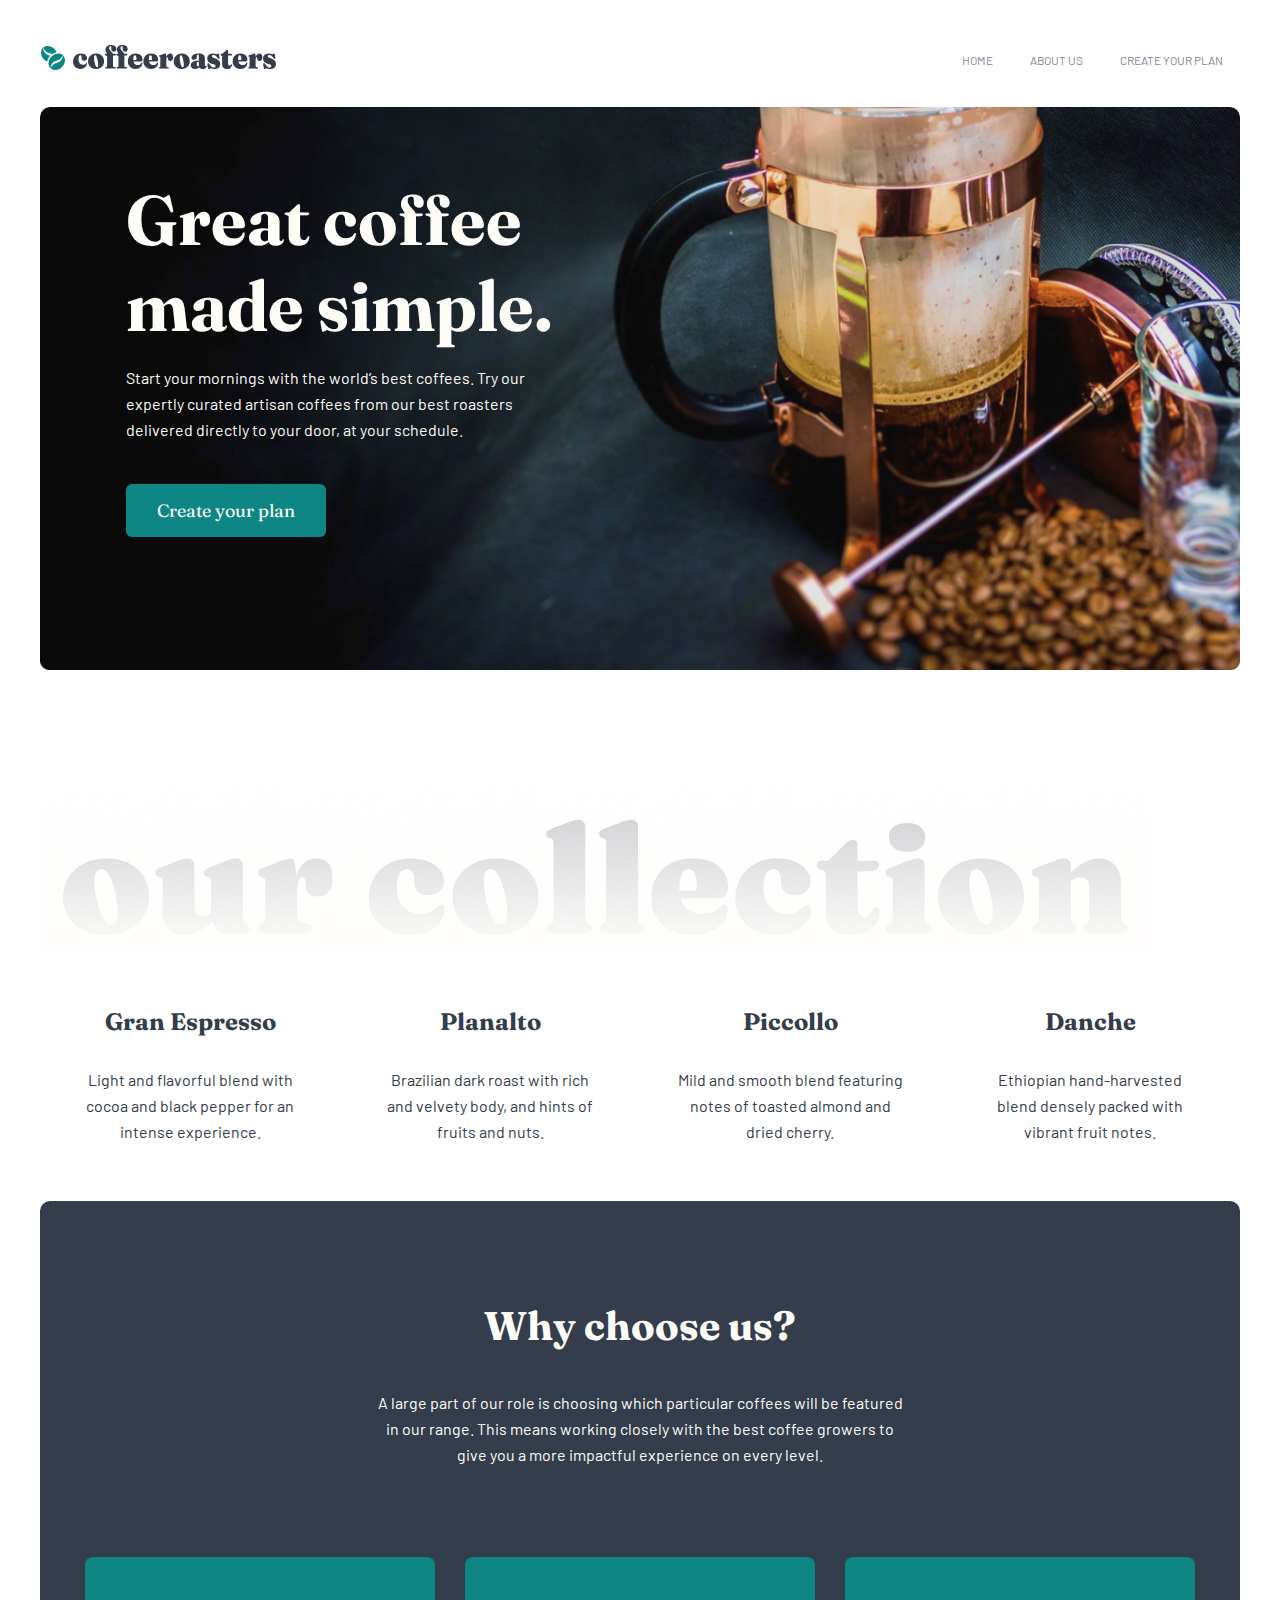
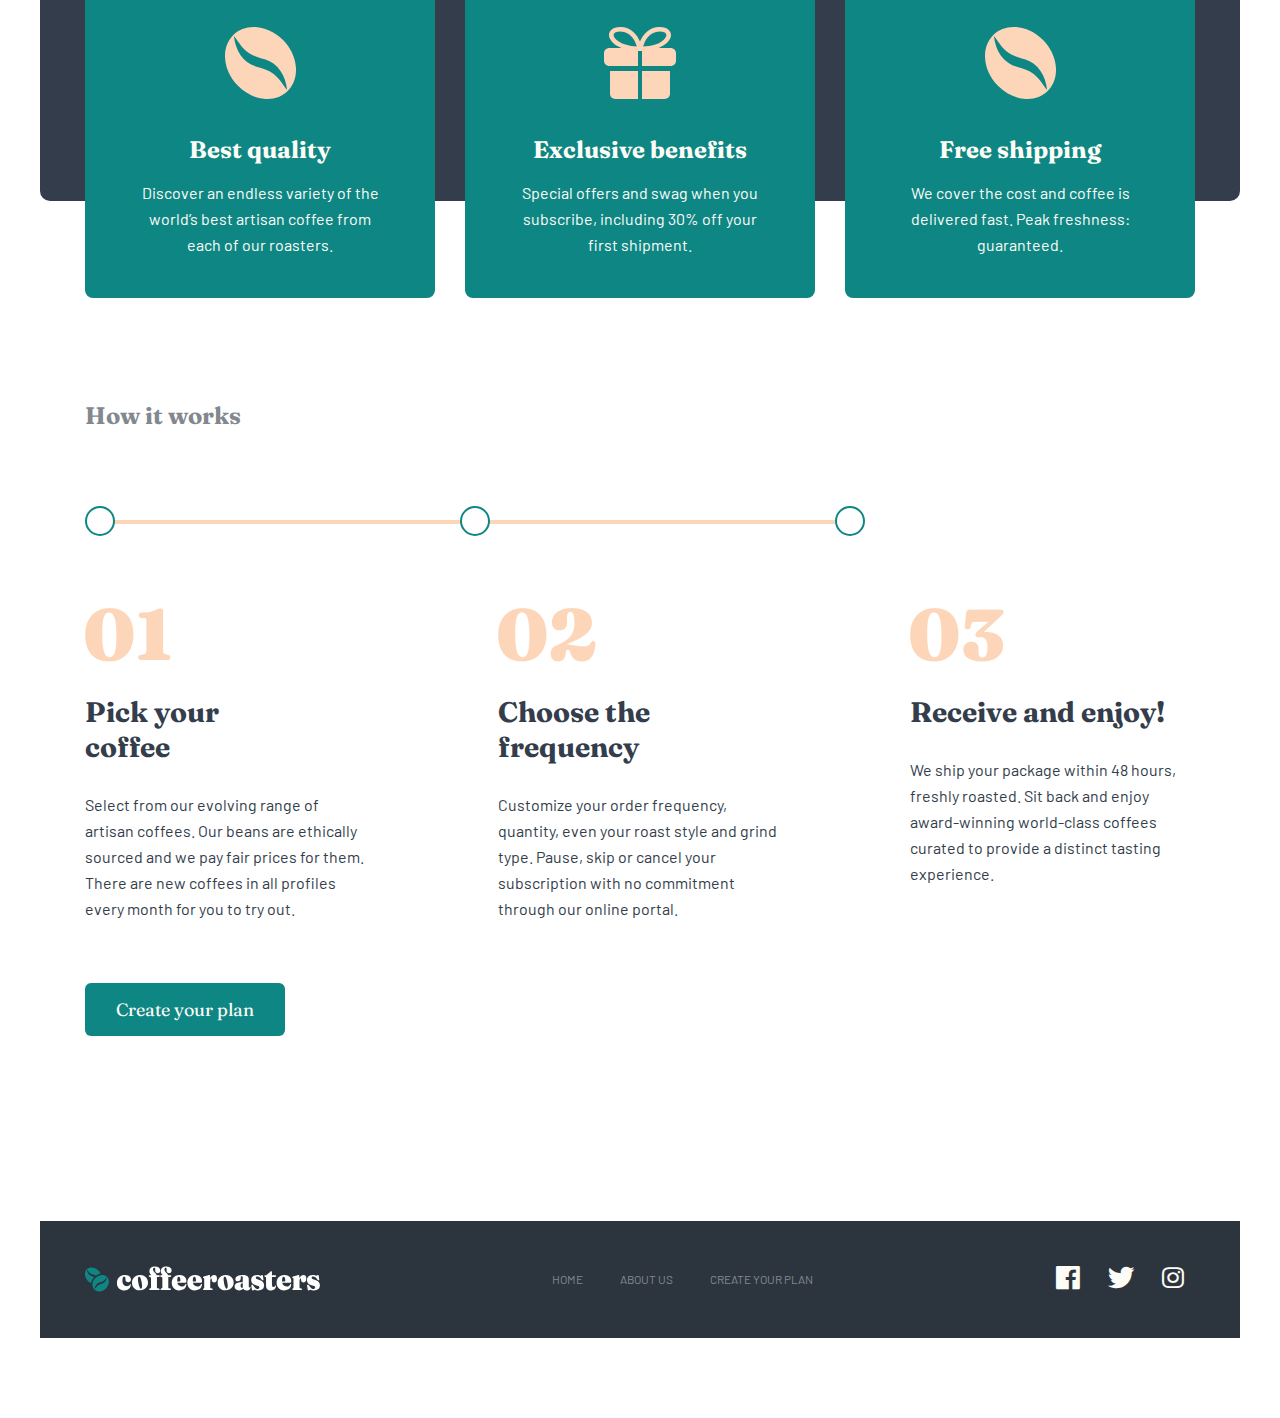
==== index.html @ f5041e0f "first page is done" ====
<!DOCTYPE html>
<html lang="en">
<head>
    <meta charset="UTF-8">
    <meta http-equiv="X-UA-Compatible" content="IE=edge">
    <meta name="viewport" content="width=device-width, initial-scale=1.0">
    <title>Coffeeroasters</title>
    <link rel="icon" href="img/favicon.png" type="img/x-icon">
    <link rel="stylesheet" href="css/style.css">
    <link rel="stylesheet" href="css/main.css">
    
</head>
<body>
    <section class="first-section">
             <div class="container">
             <header class="main-header">
                 <div class="row">
                     <a href="#"><img src="img/logocoffee.svg" alt="logocoffee"></a>
                     <nav class="main-nav">
                         <a href="#">HOME</a>
                         <a href="#">ABOUT US</a>
                         <a class="plan" href="#">Create your plan</a>
                     </nav>
                    </div>
             </header>
             <article class="first-article">
                 <div class="article-page">
                     <h1 class="first-theme">Great coffee made simple.</h1>
                     <p class="article-text">Start your mornings with the world’s best coffees. Try our expertly curated artisan coffees from our best roasters delivered directly to your door, at your schedule.</p>
                     <a class="create" href="#">Create your plan</a>

                 </div>
             </article>
            
            </div>
        </section>
        <section class="second-section">
        <div class="container">
                <div class="shadowtext"> 
                    <img  src="img/shadowtext.jpg" alt="">
                </div>
                <div class="row">
                    <div class="column4">
                        <img src="img/kopi2.svg" alt="">
                        <div class="second-text">
                            <h4 class="coffee-name">Gran Espresso</h4>
                            <p class="article-text">Light and flavorful blend with cocoa and black pepper for an intense experience.</p>
                        </div>
                    </div>
                    <div class="column4">
                        <img src="img/kopi2.svg" alt="">
                        <div class="second-text">
                            <h4 class="coffee-name">Planalto</h4>
                            <p class="article-text">Brazilian dark roast with rich and velvety body, and hints of fruits and nuts.</p>
                        </div>
                      
                    </div>
                    <div class="column4">
                        <img src="img/kopi2.svg" alt="">
                        <div class="second-text">

                            <h4 class="coffee-name">Piccollo</h4>
                            <p class="article-text">Mild and smooth blend featuring notes of toasted almond and dried cherry.</p>
                        </div>
                    </div>
                    <div class="column4">
                        <img src="img/kopi2.svg" alt="">
                        <div class="second-text">
                            <h4 class="coffee-name">Danche</h4>
                            <p class="article-text">Ethiopian hand-harvested blend densely packed with vibrant fruit notes.</p>

                        </div>
                    </div>
                </div>
                </div>
             </section>

             <section class="third-section">
                 <div class="container">
                     <article class="second-article">
                         <h3>Why choose us?</h3>
                         <p class="section-text3">A large part of our role is choosing which particular coffees will be featured 
                            in our range. This means working closely with the best coffee growers to give 
                            you a more impactful experience on every level.</p>
                            
                            <div class="container2">
                            <div class="row">
                                    <div class="card">
                                        <img src="img/coffee.svg" alt="">
                                        <h4 class="coffee-name">Best quality</h4>
                                        <p class="article-text width">Discover an endless variety of the world’s best artisan coffee from each of our roasters.</p>
                                    </div>
                                    <div class="card">
                                        <img src="img/gift.svg" alt="">
                                        <h4 class="coffee-name">Exclusive benefits</h4>
                                        <p class="article-text width">Special offers and swag when you subscribe, including 30% off your first shipment.</p>
                                    </div>
                                    <div class="card">
                                        <img src="img/coffee.svg" alt="">
                                        <h4 class="coffee-name">Free shipping</h4>
                                        <p class="article-text width">We cover the cost and coffee is delivered fast. Peak freshness: guaranteed.</p>
                                    </div>

                                </div>
                            </div>
                     </article>

                 </div>
             </section>

             <section class="four-section">
                 <div class="container2">

                     <h4>How it works</h4>
                     <div class="path">
                         <span class="line"></span>
                         <span class="circle"></span>
                         <span class="circle"></span>
                         <span class="circle"></span>
                    </div>
                    <div class="row">
                        <div class="works">
                            <img src="img/nol bir.png" alt="">
                            <h3>Pick your<br> coffee</h3>
                                <p class="article-text">Select from our evolving range of artisan coffees. Our beans are ethically sourced and we pay fair prices for them. There are new coffees in all profiles every month for you to try out.</p>
                        </div>
                        <div class="works">
                            <img src="img/nol ikki.png" alt="">
                            <h3>Choose the frequency</h3>
                                <p class="article-text">Customize your order frequency, quantity, even your roast style and grind type. Pause, skip or cancel your subscription with no commitment through our online portal.</p>
                        </div>
                        <div class="works">
                            <img src="img/nol uch.png" alt="">
                            <h3>Receive and enjoy!</h3>
                                <p class="article-text">We ship your package within 48 hours, freshly roasted. Sit back and enjoy award-winning world-class coffees curated to provide a distinct tasting experience.</p>
                        </div>
                    </div>
                    <a class="create" href="#">Create your plan</a>
                 </div>
             </section>

             <div class="container">
             <footer class="main-footer">
                 <div class="row">
                     <img src="img/whitelogo.svg" alt="">
                     <div class="menu">
                        <a href="#">HOME</a>
                        <a href="#">ABOUT US</a>
                        <a class="plan" href="#">Create your plan</a>
                     </div>
                     <div class="sayts">
                         <a href="#"><i class="icon-facebook"></i></a>
                         <a href="#"><i class="icon-twitter"></i></a>
                         <a href="#"><i class="icon-instagram-1"></i></a>
                     </div>
                 </div>
            </footer>
        </div>

    
</body>
</html>
---- css/style.css ----
@font-face {
  font-family: 'icomoon';
  src:  url('../fonts/icomoon.eot?vc13zd');
  src:  url('../fonts/icomoon.eot?vc13zd#iefix') format('embedded-opentype'),
    url('../fonts/icomoon.ttf?vc13zd') format('truetype'),
    url('../fonts/icomoon.woff?vc13zd') format('woff'),
    url('../fonts/icomoon.svg?vc13zd#icomoon') format('svg');
  font-weight: normal;
  font-style: normal;
  font-display: block;
}

[class^="icon-"], [class*=" icon-"] {
  /* use !important to prevent issues with browser extensions that change fonts */
  font-family: 'icomoon' !important;
  speak: never;
  font-style: normal;
  font-weight: normal;
  font-variant: normal;
  text-transform: none;
  line-height: 1;

  /* Better Font Rendering =========== */
  -webkit-font-smoothing: antialiased;
  -moz-osx-font-smoothing: grayscale;
}

.icon-pinterest:before {
  content: "\e900";
}
.icon-twitter:before {
  content: "\e902";
}
.icon-you-tube:before {
  content: "\e903";
}
.icon-facebook:before {
  content: "\e904";
}
.icon-instagram-1:before {
  content: "\e901";
}
---- css/main.css ----
@import url('https://fonts.googleapis.com/css2?family=Barlow:wght@400;700&family=Fraunces:wght@900&display=swap');

*{
    box-sizing: border-box;
}
:root{
    font-size: 14px;
}
body{
    margin: 0;
    font-family: 'Barlow', sans-serif;
font-family: 'Fraunces', serif;

}

/* umumiy stillar */

.container{
    max-width: 1200px;
    margin: 0 auto;
}
.container2{
    max-width: 1110px;
    margin: 0 auto;
}
.row{
    display: flex;
    }
a{
    text-decoration: none;
}
.first-theme{
    color: #FEFCF7;
    font-size: 5rem;
    margin:0;
}
.article-text{
    color: #FEFCF7;
    font-family: 'Barlow', sans-serif;
    font-size: 1.14rem;
    line-height: 1.85rem;
}

.create{
    background: #0E8784;
    color: #FEFCF7;
font-size: 1.28rem;
border-radius: 6px;
padding: 15px 31px;
}

.create:hover{
    background: #66D2CF;

}

/*first -section */

.main-header{
    padding-top: 44px;
}

.main-header .row{
    justify-content: space-between;
    align-items: center;
}

.main-nav a{
text-decoration: none;
color: #83888F;
font-size: 0.85rem;
font-family: 'Barlow', sans-serif;
margin: 17px;
}
.main-nav a:hover{
    color: #333D4B;
}

.plan{
    text-transform: uppercase;
}

.first-article{
    background-image: url(../img/Bitmap.jpg);
    background-repeat: no-repeat;
    background-size: contain;
    border-radius: 10px;
    height: 600px;
    margin-top: 32px;
}
.article-page{
    width: 493px;
    padding-top: 70px;
    margin-left: 86px;
}

.first-article .article-text{
    margin-bottom: 56px;
    width: 443px;
}

/* second-section */
.second-section{
    margin-top: 50px;
}
.shadowtext img{
    text-align: center;
}

.column4{
    width: 25%;
}
.column4 img{
    margin-top: -70px;
    text-align: center;
}

.second-text{
    margin: 0 auto;
    width: 225px;
    text-align: center;
}
.coffee-name{
    font-size: 1.70rem;
    color: #333D4B;
}

.column4 .article-text{
    color: #333D4B;

}

/* third-section */

.second-article{
    background-color:#333D4B ;
    border-radius: 10px;
    height: 600px;
    
}

.second-article h3{
    color: #FEFCF7;
font-size: 2.85rem;
text-align: center;
padding-top: 100px;
}

.section-text3{
    color: #FEFCF7;
width: 540px;
text-align: center;
margin: 0 auto;
font-family: 'Barlow', sans-serif;
font-size: 1.14rem;
line-height: 1.85rem;
}

.card{
    width: 350px;
    background: #0E8784;
    margin-top: 90px;
border-radius: 8px;
text-align: center;

}


.card:not(:last-child){
    margin-right: 30px;
}
.card img{
    margin-top: 70px;
}
.third-section .coffee-name{
    color: #FEFCF7;
    margin-bottom: -24px;
}

.width{
   width: 255px;
   margin: 40px auto;
}

/* four-section */

.four-section{
    margin-top: 200px;
}


.path{
margin-top: 80px;
    position: relative;
}

.line{
    display: inline-block;
    width: 750px;
    border: 2px solid #FDD6BA;
}
.circle{
    display: inline-block;
    width: 30px;
    height: 30px;
    border-radius: 50%;
    border: 2px solid #0E8784;
    position: absolute;
    background-color: white;
}

.circle:nth-child(2){
    top: -4px;
    
}

.circle:nth-child(3){
    top: -4px;
    left: 375px;
}

.circle:nth-child(4){
    top: -4px;
    left: 0;
}
.four-section .row{
    justify-content: space-between;
}
.four-section h4{
    color:  #83888F;
    font-size: 1.70rem;
}

.works{
    margin-top: 80px;
   margin-bottom: 60px;
}
.works h3{
    color: #333D4B;
font-size: 2.02rem;
width: 255px;
}

.four-section .article-text{
    color: #333D4B;
width: 285px;
}

/* main-footer */

.main-footer{
    background: #2C343E;
padding: 44px;
margin-top: 200px;
margin-bottom: 80px;
}

.main-footer .row{
    justify-content: space-between;
    align-items: center;
}

.main-footer .menu a{
    color: #83888F;
font-size: 0.85rem;
font-family: 'Barlow', sans-serif;
margin: 17px;
}
.menu a:hover{
    color: #FEFCF7;

}

.sayts a{
    color:  #FEFCF7;
    font-size: 1.70rem;
    margin: 0 12px;
}

.sayts a:hover{
    color: #FDD6BA;

}
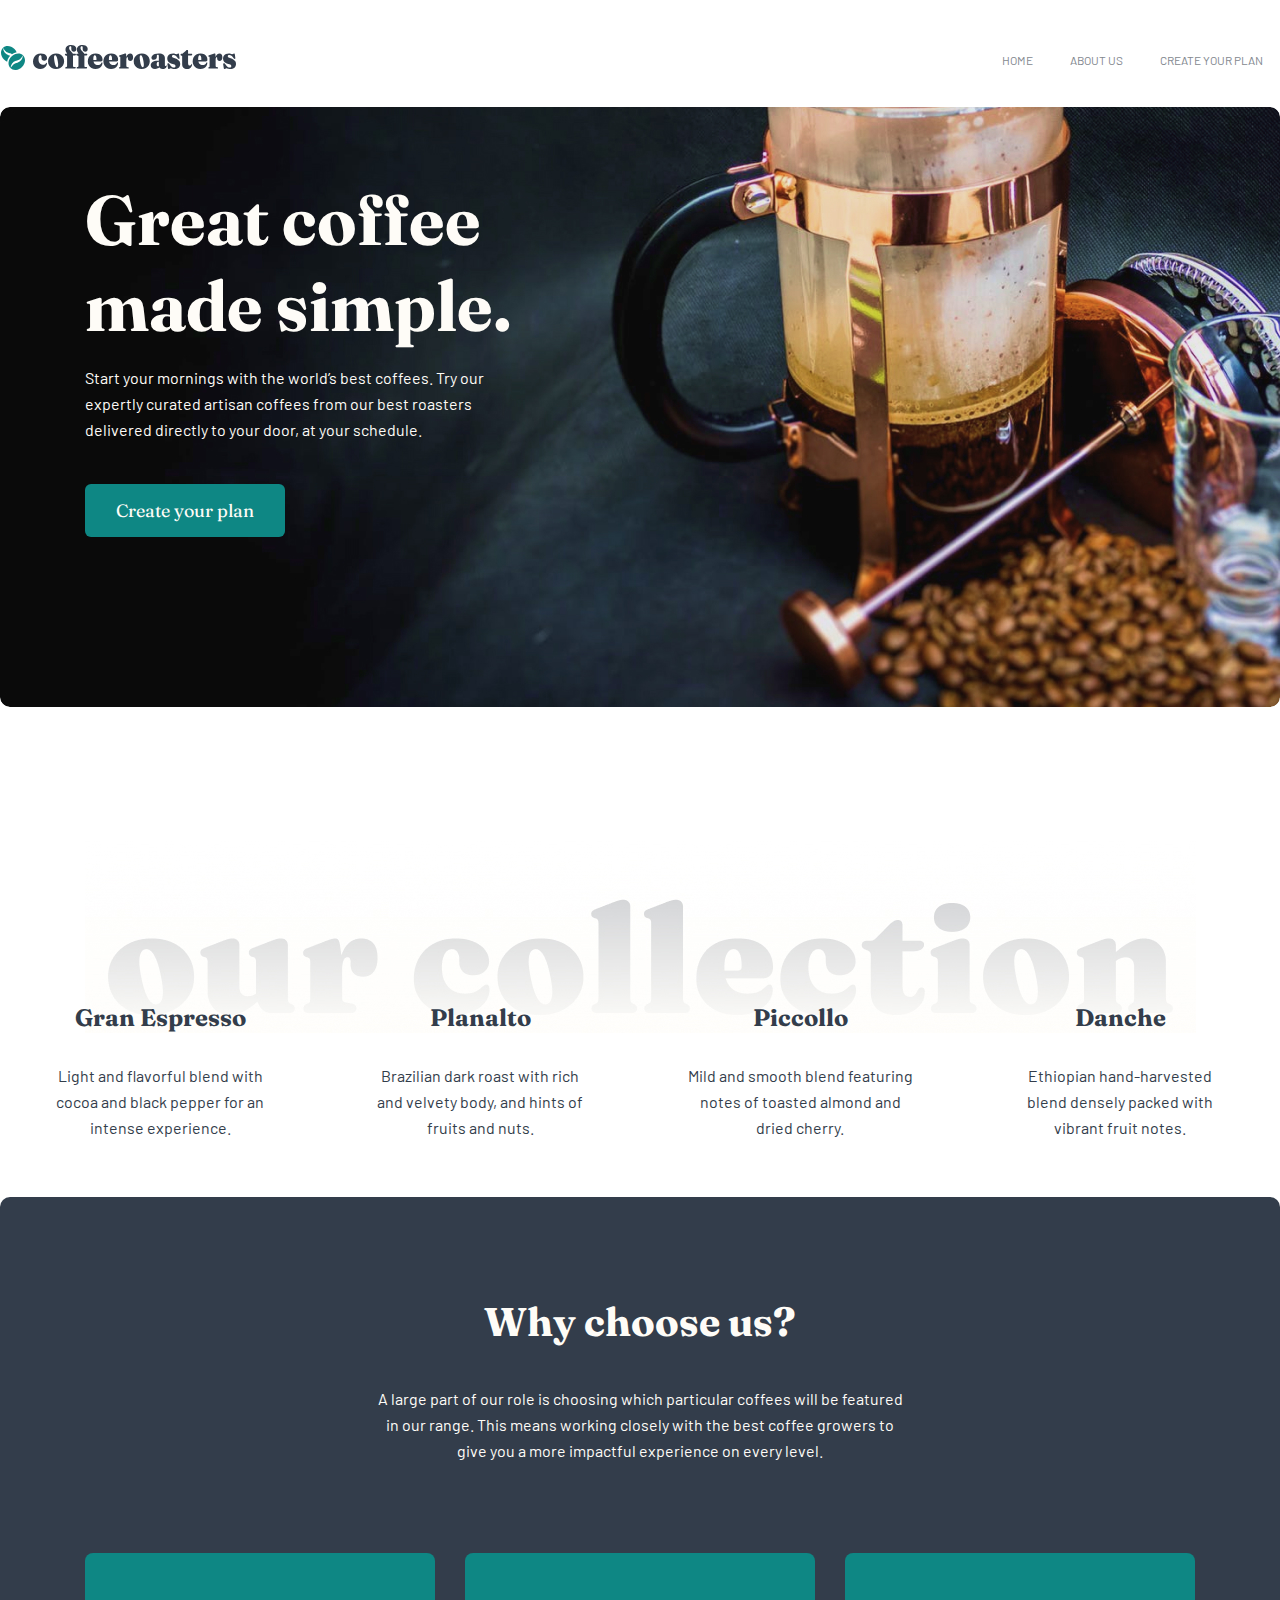
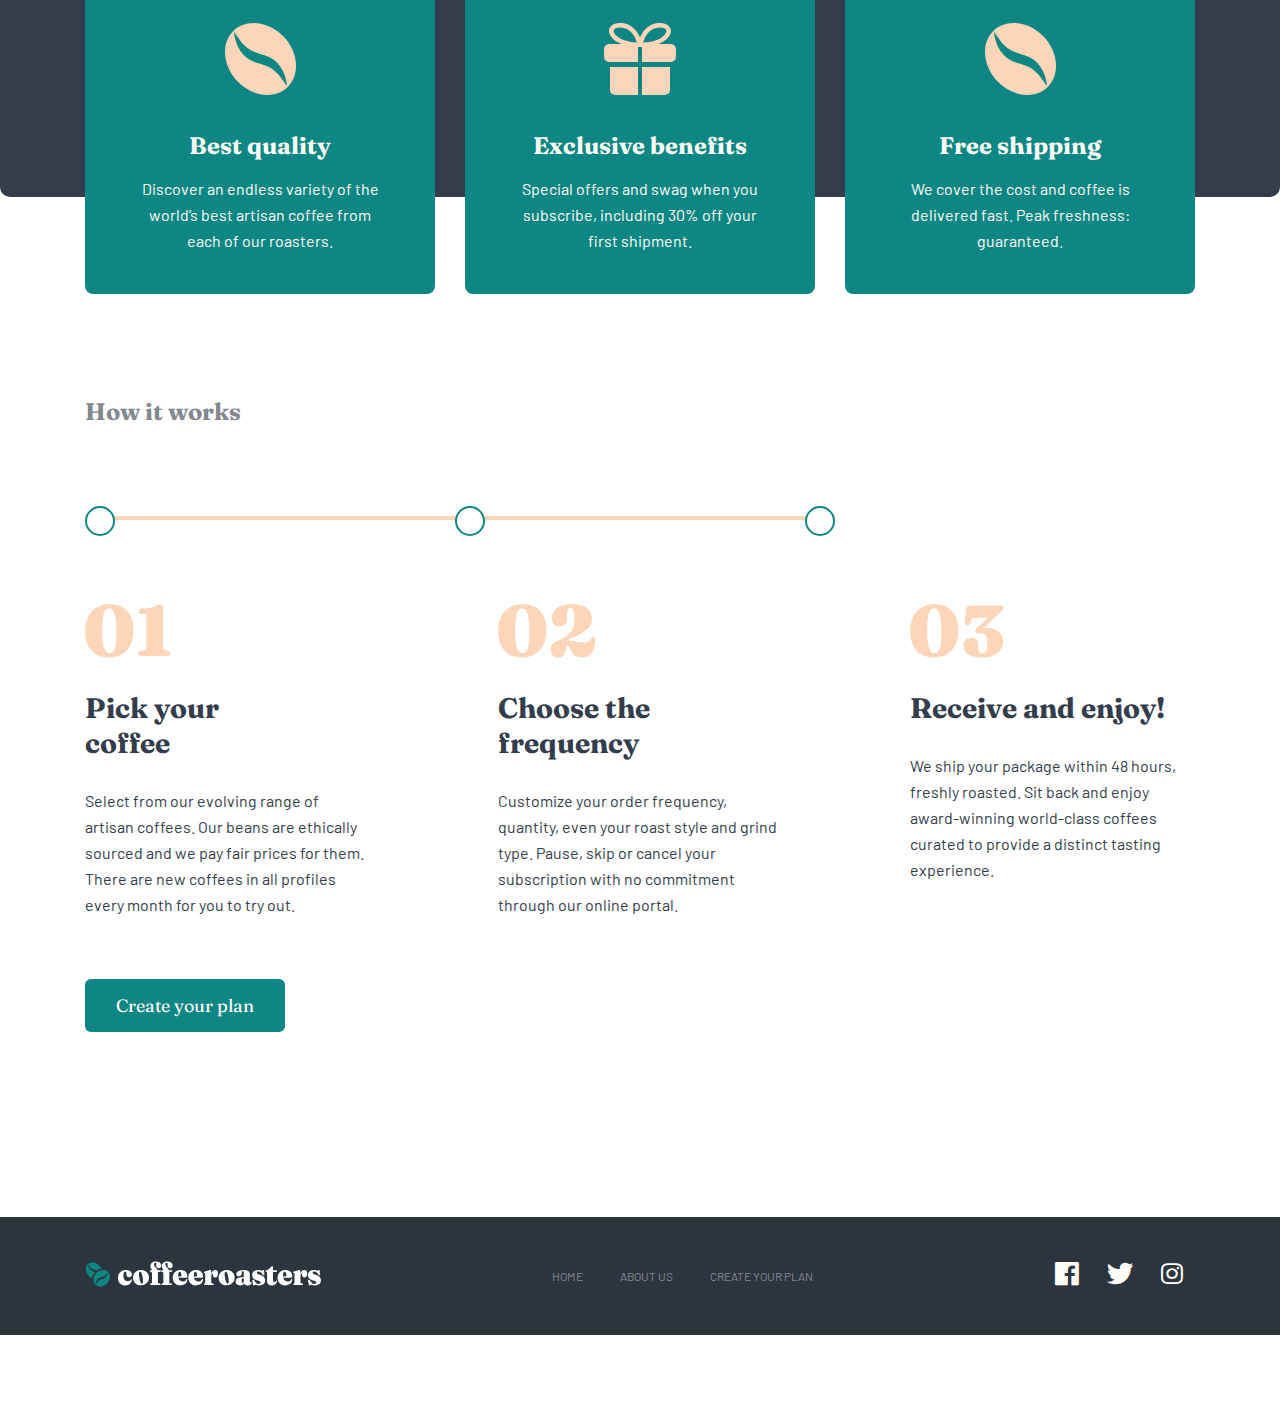
==== commit 05d529d6: "second and third page is done" ====
--- a/index.html
+++ b/index.html
@@ -4,7 +4,7 @@
     <meta charset="UTF-8">
     <meta http-equiv="X-UA-Compatible" content="IE=edge">
     <meta name="viewport" content="width=device-width, initial-scale=1.0">
-    <title>Coffeeroasters</title>
+    <title>Coffeeroasters HOME</title>
     <link rel="icon" href="img/favicon.png" type="img/x-icon">
     <link rel="stylesheet" href="css/style.css">
     <link rel="stylesheet" href="css/main.css">
@@ -17,28 +17,28 @@
                  <div class="row">
                      <a href="#"><img src="img/logocoffee.svg" alt="logocoffee"></a>
                      <nav class="main-nav">
-                         <a href="#">HOME</a>
-                         <a href="#">ABOUT US</a>
-                         <a class="plan" href="#">Create your plan</a>
+                         <a href="index.html">HOME</a>
+                         <a href="index2.html">ABOUT US</a>
+                         <a class="plan" href="index3.html">Create your plan</a>
                      </nav>
                     </div>
              </header>
              <article class="first-article">
-                 <div class="article-page">
-                     <h1 class="first-theme">Great coffee made simple.</h1>
-                     <p class="article-text">Start your mornings with the world’s best coffees. Try our expertly curated artisan coffees from our best roasters delivered directly to your door, at your schedule.</p>
-                     <a class="create" href="#">Create your plan</a>
-
-                 </div>
+                 <div class=" inner-container">
+                     <div class="article-page">
+                         <h1 class="first-theme">Great coffee made simple.</h1>
+                         <p class="article-text">Start your mornings with the world’s best coffees. Try our expertly curated artisan coffees from our best roasters delivered directly to your door, at your schedule.</p>
+                        <a class="create" href="#">Create your plan</a>
+                     </div>
+                     
+                </div>
              </article>
             
             </div>
         </section>
         <section class="second-section">
         <div class="container">
-                <div class="shadowtext"> 
-                    <img  src="img/shadowtext.jpg" alt="">
-                </div>
+                
                 <div class="row">
                     <div class="column4">
                         <img src="img/kopi2.svg" alt="">
@@ -83,7 +83,7 @@
                             in our range. This means working closely with the best coffee growers to give 
                             you a more impactful experience on every level.</p>
                             
-                            <div class="container2">
+                            <div class="inner-container">
                             <div class="row">
                                     <div class="card">
                                         <img src="img/coffee.svg" alt="">
@@ -109,9 +109,9 @@
              </section>
 
              <section class="four-section">
-                 <div class="container2">
+                 <div class="inner-container">
 
-                     <h4>How it works</h4>
+                     <h4 class="greytext">How it works</h4>
                      <div class="path">
                          <span class="line"></span>
                          <span class="circle"></span>
@@ -140,22 +140,28 @@
              </section>
 
              <div class="container">
-             <footer class="main-footer">
+                 <footer class="main-footer">
+                     <div class="inner-container">
                  <div class="row">
-                     <img src="img/whitelogo.svg" alt="">
-                     <div class="menu">
-                        <a href="#">HOME</a>
-                        <a href="#">ABOUT US</a>
-                        <a class="plan" href="#">Create your plan</a>
-                     </div>
-                     <div class="sayts">
-                         <a href="#"><i class="icon-facebook"></i></a>
-                         <a href="#"><i class="icon-twitter"></i></a>
-                         <a href="#"><i class="icon-instagram-1"></i></a>
-                     </div>
-                 </div>
-            </footer>
-        </div>
+                         <div class="logo">
+                             <img src="img/whitelogo.svg" alt="">
+
+                         </div>
+                         <div class="menu">
+                            <a href="#">HOME</a>
+                            <a href="#">ABOUT US</a>
+                            <a class="plan" href="#">Create your plan</a>
+                         </div>
+                         <div class="sayts">
+                             <a href="#"><i class="icon-facebook"></i></a>
+                             <a href="#"><i class="icon-twitter"></i></a>
+                             <a href="#"><i class="icon-instagram-1"></i></a>
+                         </div>
+
+                        </div>
+                    </div>
+                </footer>
+                </div>
 
     
 </body>
--- a/css/main.css
+++ b/css/main.css
@@ -16,10 +16,10 @@
 /* umumiy stillar */
 
 .container{
-    max-width: 1200px;
+    max-width: 1280px;
     margin: 0 auto;
 }
-.container2{
+.inner-container{
     max-width: 1110px;
     margin: 0 auto;
 }
@@ -53,6 +53,11 @@
     background: #66D2CF;
 
 }
+.greytext{
+    color:  #83888F;
+    font-size: 1.70rem;
+}
+
 
 /*first -section */
 
@@ -91,7 +96,6 @@
 .article-page{
     width: 493px;
     padding-top: 70px;
-    margin-left: 86px;
 }
 
 .first-article .article-text{
@@ -102,17 +106,18 @@
 /* second-section */
 .second-section{
     margin-top: 50px;
-}
-.shadowtext img{
-    text-align: center;
-}
+    background-image: url(../img/shadowtext.jpg);
+    background-repeat: no-repeat;
+    background-position: center 80px;
+}
+
 
 .column4{
     width: 25%;
-}
-.column4 img{
-    margin-top: -70px;
     text-align: center;
+}
+.column4 img {
+    margin-top: 210px;
 }
 
 .second-text{
@@ -189,8 +194,8 @@
 }
 
 
-.path{
-margin-top: 80px;
+.four-section .path{
+    margin-top: 80px;
     position: relative;
 }
 
@@ -210,25 +215,21 @@
 }
 
 .circle:nth-child(2){
-    top: -4px;
+   
+    left: 720px;
+}
+
+.circle:nth-child(3){
     
-}
-
-.circle:nth-child(3){
-    top: -4px;
-    left: 375px;
+    left: 370px;
 }
 
 .circle:nth-child(4){
-    top: -4px;
+  
     left: 0;
 }
 .four-section .row{
     justify-content: space-between;
-}
-.four-section h4{
-    color:  #83888F;
-    font-size: 1.70rem;
 }
 
 .works{
@@ -280,4 +281,163 @@
 .sayts a:hover{
     color: #FDD6BA;
 
-}+}
+
+/* 2 PAGE */
+
+.latte{
+    background-image: url(../img/bglatte.jpg);
+    background-repeat: no-repeat;
+    background-size: contain;
+    border-radius: 10px;
+    height: 600px;
+}
+
+.second-theme{
+    color: #FEFCF7;
+margin-top: 60px;
+    font-size: 2.85rem;
+}
+
+/* page2 */
+
+
+.col-lg-5 img{
+border-radius: 8px;
+}
+.texts{
+    padding-left: 120px;
+}
+ 
+ .bluedark{
+    color: #333D4B;
+}
+
+/* page3 */
+
+.page3{
+    margin-top: 130px;
+}
+.bgcolor{
+    background: #333D4B;
+border-radius: 10px;
+padding-bottom: 100px;
+}
+
+.texts2{
+    padding-top: 50px;
+    padding-right: 92px;
+}
+.latteheart{
+    margin-top: -100px;
+}
+
+/* page4 */
+.page4{
+    margin-top: 100px;
+}
+
+.page4 img{
+    margin-top: 90px;
+}
+.page4 h3{
+    color: #333D4B;
+    font-size: 2.02rem;
+    margin-top: 45px;
+}
+.page4 .article-text{
+    margin-top: 24px;
+    color: #333D4B;
+    width: 285px;
+}
+
+
+/* 3PAGE */
+
+.heart{
+    background-image: url(../img/bgheartlatte.jpg);
+    background-repeat: no-repeat;
+    background-size: contain;
+    border-radius: 3px;
+    height: 600px;
+}
+
+/* choosecoffee */
+.choosecoffee{
+    background-color:#333D4B;
+    border-radius: 3px;
+}
+
+.choosecoffee span{
+    background-color: transparent;
+}
+
+.choosecoffee .col-lg-4{
+    margin-top: 80px;
+}
+
+.choosecoffee h3{
+    color: #FEFCF7;
+    font-size: 2.85rem;
+    margin-top: 38px;
+}
+.choosecoffee .article-text{
+    width: 285px;
+    margin-top: 42px;
+    margin-bottom: 80px;
+}
+
+.choosecoffee .path{
+    padding-top: 80px;
+    position: relative;
+   
+}
+
+/* accardion */
+.accardion-section{
+    margin-top: 100px;
+}
+
+.number{
+    font-size: 1.50rem;
+    color: #333D4B;
+margin-right: 24px;
+
+}
+
+h5:hover .number{
+    color: #0E8784;
+
+}
+h5:hover h5 {
+    opacity: 1;
+}
+
+.col-lg-3 h5{
+    font-size: 1.50rem;
+    color: #333D4B;
+    opacity: 0.7;
+
+}
+.box{
+    width: 228px;
+    
+    border-radius: 8px;
+    background: #F4F1EB;
+    margin: 12px;
+}
+
+.status{
+    width: 650px;
+    background: #2C343E;
+border-radius: 5px;
+}
+.order{
+    font-size: 1rem;
+    color: #FFFFFF;
+    opacity: 50%;
+text-transform: uppercase;
+font-weight: 400;
+}
+
+
